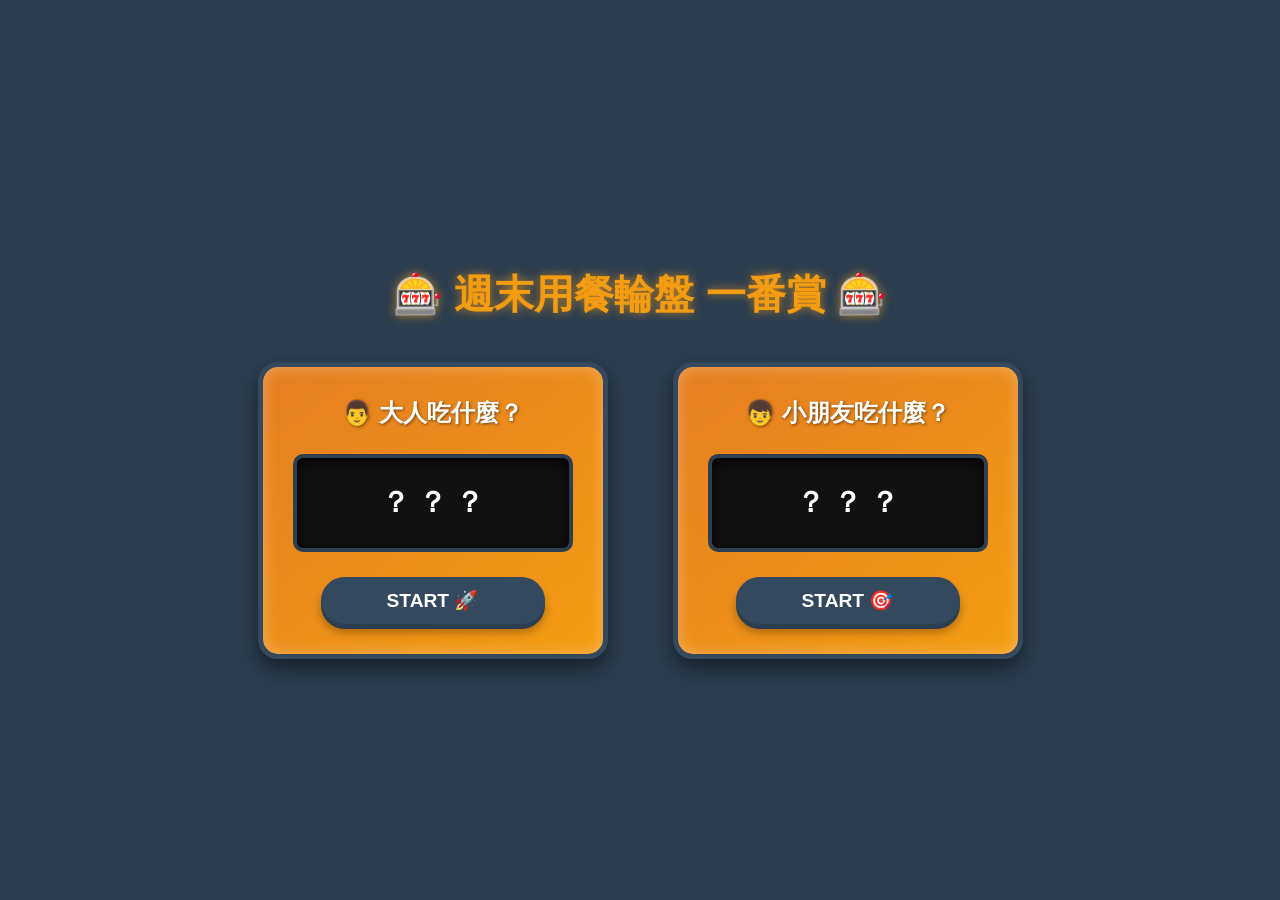
==== WhatDoYouWantToEatToday/index.html @ 976152e6 "initial push" ====
<!DOCTYPE html>
<html lang="zh-TW">
<head>
    <meta charset="UTF-8">
    <meta name="viewport" content="width=device-width, initial-scale=1.0">
    <title>週末用餐輪盤 🍕</title>
    <link rel="stylesheet" href="style.css">
</head>
<body>
    <div class="container">
        <h1>🎰 週末用餐輪盤 一番賞 🎰</h1>
        
        <div class="slot-machine">
            <div class="slot-card adult-card">
                <h2>👨 大人吃什麼？</h2>
                <div class="display-window">
                    <div id="adult-display" class="food-text">？ ？ ？</div>
                </div>
                <button id="adult-btn" class="spin-btn">START 🚀</button>
            </div>

            <div class="slot-card kid-card">
                <h2>👦 小朋友吃什麼？</h2>
                <div class="display-window">
                    <div id="kid-display" class="food-text">？ ？ ？</div>
                </div>
                <button id="kid-btn" class="spin-btn">START 🎯</button>
            </div>
        </div>
    </div>
    <script src="script.js"></script>
</body>
</html>
---- WhatDoYouWantToEatToday/style.css ----
/* 基礎設定：深灰色復古背景 */
body {
    background-color: #2c3e50;
    color: #ffffff;
    font-family: 'Segoe UI', Tahoma, Geneva, Verdana, sans-serif;
    display: flex;
    justify-content: center;
    align-items: center;
    min-height: 100vh;
    margin: 0;
}

.container {
    text-align: center;
    width: 100%;
    max-width: 800px;
    padding: 20px;
}

h1 {
    font-size: 2.5rem;
    color: #f39c12;
    text-shadow: 0 0 10px rgba(243, 156, 18, 0.7);
    margin-bottom: 40px;
}

/* 拉霸機外殼 */
.slot-machine {
    display: flex;
    justify-content: space-around;
    gap: 30px;
    flex-wrap: wrap;
}

/* 獨立拉霸卡片 */
.slot-card {
    background: linear-gradient(145deg, #e67e22, #f39c12);
    border: 5px solid #34495e;
    border-radius: 20px;
    padding: 30px;
    width: 280px;
    box-shadow: 0 10px 20px rgba(0,0,0,0.5), inset 0 0 15px rgba(255,255,255,0.3);
    transition: transform 0.2s;
}

.slot-card h2 {
    margin-top: 0;
    font-size: 1.5rem;
    color: #fff;
    text-shadow: 1px 1px 3px rgba(0,0,0,0.5);
}

/* 拉霸顯示窗：內凹陰影 */
.display-window {
    background-color: #111;
    border: 4px solid #2c3e50;
    border-radius: 10px;
    height: 90px;
    display: flex;
    justify-content: center;
    align-items: center;
    margin: 25px 0;
    overflow: hidden;
    box-shadow: inset 0 5px 15px rgba(0,0,0,0.8);
}

/* 食物文字字體 */
.food-text {
    font-size: 1.8rem;
    font-weight: bold;
    color: #fff;
    transition: transform 0.05s ease-in-out;
}

/* 按鈕樣式與點擊效果 */
.spin-btn {
    background-color: #34495e;
    color: white;
    border: none;
    padding: 12px 30px;
    font-size: 1.2rem;
    font-weight: bold;
    border-radius: 50px;
    cursor: pointer;
    box-shadow: 0 5px #2c3e50, 0 8px 10px rgba(0,0,0,0.3);
    transition: all 0.1s ease;
    width: 80%;
}

.spin-btn:hover {
    background-color: #415b76;
}

.spin-btn:active {
    box-shadow: 0 1px #2c3e50, 0 3px 5px rgba(0,0,0,0.3);
    transform: translateY(4px);
}

/* --- 霓虹發光特效動畫 --- */
.adult-card.winner {
    box-shadow: 0 0 25px #2ecc71, inset 0 0 15px rgba(255,255,255,0.3);
}
.adult-card.winner .display-window {
    border-color: #2ecc71;
    box-shadow: inset 0 5px 15px rgba(0,0,0,0.8), 0 0 15px #2ecc71;
}
.adult-card.winner .food-text {
    color: #2ecc71;
    text-shadow: 0 0 10px rgba(46, 204, 113, 0.8);
}

.kid-card.winner {
    box-shadow: 0 0 25px #e84393, inset 0 0 15px rgba(255,255,255,0.3);
}
.kid-card.winner .display-window {
    border-color: #e84393;
    box-shadow: inset 0 5px 15px rgba(0,0,0,0.8), 0 0 15px #e84393;
}
.kid-card.winner .food-text {
    color: #e84393;
    text-shadow: 0 0 10px rgba(232, 67, 147, 0.8);
}

/* 快速滾動時的上下微幅震動視覺錯覺 */
.spinning {
    animation: blurScroll 0.05s infinite alternate;
}

@keyframes blurScroll {
    from { transform: translateY(-5px); filter: blur(1px); }
    to { transform: translateY(5px); filter: blur(1px); }
}
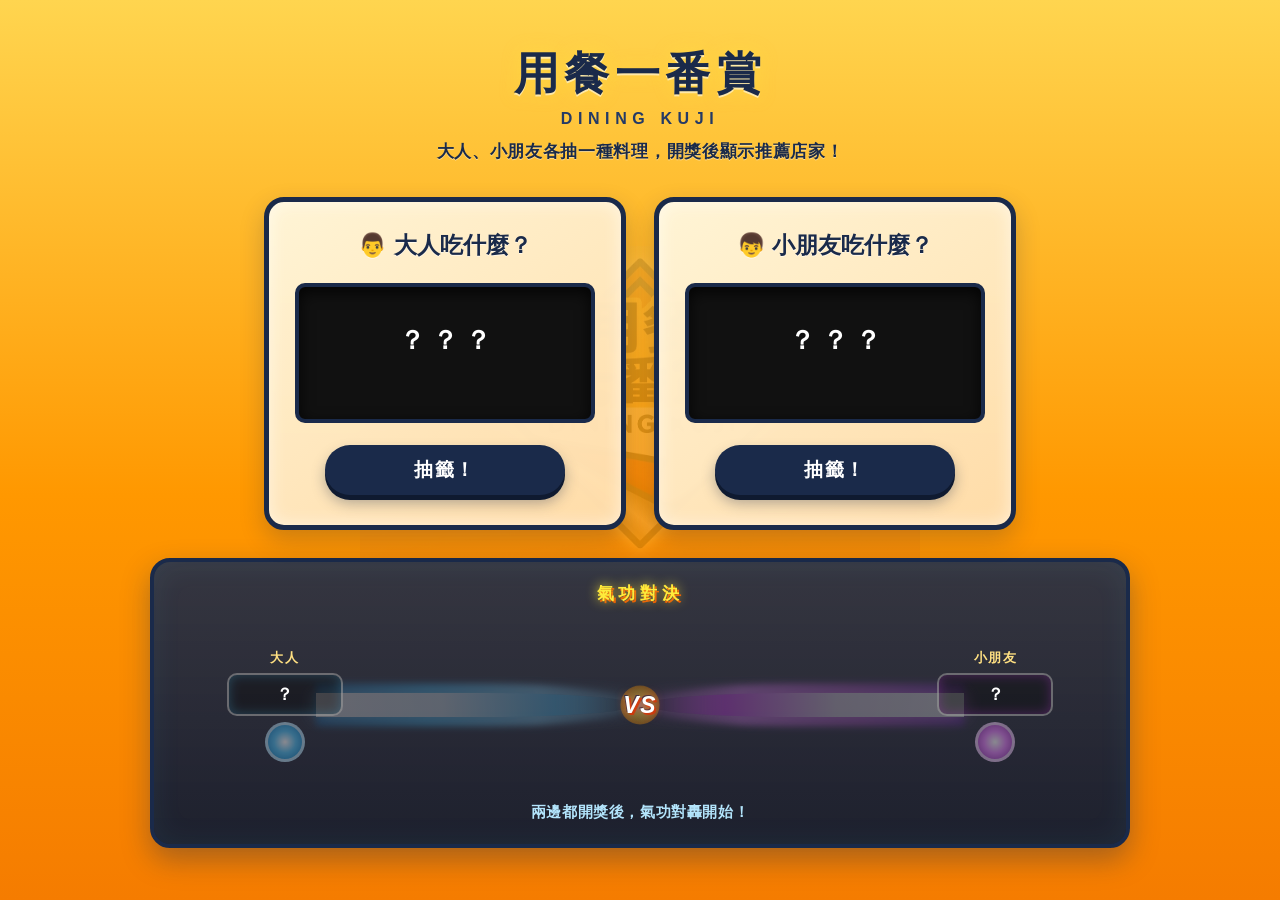
==== commit 676528a8: "更新" ====
--- a/WhatDoYouWantToEatToday/index.html
+++ b/WhatDoYouWantToEatToday/index.html
@@ -3,30 +3,82 @@
 <head>
     <meta charset="UTF-8">
     <meta name="viewport" content="width=device-width, initial-scale=1.0">
-    <title>週末用餐輪盤 🍕</title>
+    <title>用餐一番賞 · DINING KUJI</title>
+    <link rel="icon" href="Gemini_Generated_Image_sq3ilzsq3ilzsq3i.png" type="image/png">
     <link rel="stylesheet" href="style.css">
 </head>
 <body>
     <div class="container">
-        <h1>🎰 週末用餐輪盤 一番賞 🎰</h1>
-        
+        <header class="brand-header">
+            <h1 class="brand-title">用餐一番賞</h1>
+            <p class="brand-tagline">DINING KUJI</p>
+            <p class="subtitle">大人、小朋友各抽一種料理，開獎後顯示推薦店家！</p>
+        </header>
+
         <div class="slot-machine">
             <div class="slot-card adult-card">
                 <h2>👨 大人吃什麼？</h2>
                 <div class="display-window">
-                    <div id="adult-display" class="food-text">？ ？ ？</div>
+                    <div class="display-content">
+                        <div id="adult-display" class="food-text">？ ？ ？</div>
+                        <div id="adult-vendor" class="vendor-text"></div>
+                    </div>
                 </div>
-                <button id="adult-btn" class="spin-btn">START 🚀</button>
+                <button id="adult-btn" class="spin-btn">抽籤！</button>
             </div>
 
             <div class="slot-card kid-card">
                 <h2>👦 小朋友吃什麼？</h2>
                 <div class="display-window">
-                    <div id="kid-display" class="food-text">？ ？ ？</div>
+                    <div class="display-content">
+                        <div id="kid-display" class="food-text">？ ？ ？</div>
+                        <div id="kid-vendor" class="vendor-text"></div>
+                    </div>
                 </div>
-                <button id="kid-btn" class="spin-btn">START 🎯</button>
+                <button id="kid-btn" class="spin-btn">抽籤！</button>
             </div>
         </div>
+
+        <section id="ki-clash-arena" class="ki-clash-arena" aria-label="氣功對決區">
+            <p class="arena-title">氣功對決</p>
+
+            <div class="ki-clash-stage">
+                <div class="fighter-side adult-side">
+                    <p class="fighter-label">大人</p>
+                    <p id="compare-adult" class="fighter-pick">？</p>
+                    <div class="beam-launcher beam-launcher-left" aria-hidden="true"></div>
+                </div>
+
+                <div class="ki-beam ki-beam-left" aria-hidden="true">
+                    <span class="beam-outer"></span>
+                    <span class="beam-core"></span>
+                </div>
+
+                <div id="clash-core" class="clash-core" aria-hidden="true">
+                    <span class="clash-ring clash-ring-1"></span>
+                    <span class="clash-ring clash-ring-2"></span>
+                    <span class="clash-burst"></span>
+                    <span class="clash-vs">VS</span>
+                    <span class="clash-spark clash-spark-1"></span>
+                    <span class="clash-spark clash-spark-2"></span>
+                    <span class="clash-spark clash-spark-3"></span>
+                    <span class="clash-spark clash-spark-4"></span>
+                </div>
+
+                <div class="ki-beam ki-beam-right" aria-hidden="true">
+                    <span class="beam-outer"></span>
+                    <span class="beam-core"></span>
+                </div>
+
+                <div class="fighter-side kid-side">
+                    <p class="fighter-label">小朋友</p>
+                    <p id="compare-kid" class="fighter-pick">？</p>
+                    <div class="beam-launcher beam-launcher-right" aria-hidden="true"></div>
+                </div>
+            </div>
+
+            <p id="arena-hint" class="arena-hint">兩邊都開獎後，氣功對轟開始！</p>
+        </section>
     </div>
     <script src="script.js"></script>
 </body>
--- a/WhatDoYouWantToEatToday/style.css
+++ b/WhatDoYouWantToEatToday/style.css
@@ -1,124 +1,523 @@
-/* 基礎設定：深灰色復古背景 */
+/* 基礎設定：黃橙漸層背景 + logo 浮水印 */
 body {
-    background-color: #2c3e50;
-    color: #ffffff;
+    background: linear-gradient(180deg, #ffd54f 0%, #ff9800 55%, #f57c00 100%);
+    color: #1a2a4a;
     font-family: 'Segoe UI', Tahoma, Geneva, Verdana, sans-serif;
     display: flex;
     justify-content: center;
     align-items: center;
     min-height: 100vh;
     margin: 0;
+    position: relative;
+    overflow-x: hidden;
+}
+
+body::before {
+    content: '';
+    position: fixed;
+    inset: 0;
+    background:
+        url('Gemini_Generated_Image_sq3ilzsq3ilzsq3i.png') center 42% / min(88vw, 560px) no-repeat;
+    opacity: 0.14;
+    filter: saturate(0.85) contrast(1.05);
+    pointer-events: none;
+    z-index: 0;
 }
 
 .container {
+    position: relative;
+    z-index: 1;
     text-align: center;
     width: 100%;
-    max-width: 800px;
-    padding: 20px;
-}
-
-h1 {
-    font-size: 2.5rem;
-    color: #f39c12;
-    text-shadow: 0 0 10px rgba(243, 156, 18, 0.7);
-    margin-bottom: 40px;
+    max-width: 980px;
+    padding: 24px 20px 32px;
+}
+
+.brand-header {
+    margin-bottom: 34px;
+}
+
+.brand-title {
+    margin: 0 0 6px;
+    font-size: clamp(2rem, 5vw, 2.8rem);
+    font-weight: 900;
+    color: #1a2a4a;
+    letter-spacing: 0.12em;
+    text-shadow:
+        0 2px 0 rgba(255, 255, 255, 0.55),
+        0 0 18px rgba(255, 235, 59, 0.35);
+}
+
+.brand-tagline {
+    margin: 0 0 12px;
+    font-size: 1rem;
+    font-weight: 800;
+    letter-spacing: 0.35em;
+    color: #243a66;
+}
+
+.subtitle {
+    margin: 0;
+    font-size: 1.05rem;
+    font-weight: 600;
+    color: #1a2a4a;
+    letter-spacing: 0.04em;
+    text-shadow: 0 1px 0 rgba(255, 255, 255, 0.45);
 }
 
 /* 拉霸機外殼 */
 .slot-machine {
     display: flex;
-    justify-content: space-around;
-    gap: 30px;
+    justify-content: center;
+    align-items: stretch;
+    gap: 28px;
     flex-wrap: wrap;
 }
 
 /* 獨立拉霸卡片 */
 .slot-card {
-    background: linear-gradient(145deg, #e67e22, #f39c12);
-    border: 5px solid #34495e;
+    background: linear-gradient(145deg, rgba(255, 248, 225, 0.94), rgba(255, 224, 178, 0.94));
+    border: 5px solid #1a2a4a;
     border-radius: 20px;
-    padding: 30px;
-    width: 280px;
-    box-shadow: 0 10px 20px rgba(0,0,0,0.5), inset 0 0 15px rgba(255,255,255,0.3);
-    transition: transform 0.2s;
+    padding: 28px 26px 30px;
+    width: min(100%, 300px);
+    box-shadow:
+        0 10px 24px rgba(26, 42, 74, 0.22),
+        inset 0 0 18px rgba(255, 255, 255, 0.55);
+    transition: transform 0.2s, box-shadow 0.3s;
+    backdrop-filter: blur(2px);
 }
 
 .slot-card h2 {
     margin-top: 0;
-    font-size: 1.5rem;
+    font-size: 1.45rem;
+    color: #1a2a4a;
+    text-shadow: 0 1px 0 rgba(255, 255, 255, 0.6);
+}
+
+/* 七龍珠風格氣功對決區（拉霸機下方） */
+.ki-clash-arena {
+    margin-top: 28px;
+    padding: 20px 18px 22px;
+    border: 4px solid #1a2a4a;
+    border-radius: 20px;
+    background:
+        linear-gradient(180deg, rgba(26, 42, 74, 0.88) 0%, rgba(15, 26, 48, 0.94) 100%);
+    box-shadow:
+        0 12px 28px rgba(26, 42, 74, 0.35),
+        inset 0 0 30px rgba(79, 195, 247, 0.08);
+    overflow: hidden;
+}
+
+.arena-title {
+    margin: 0 0 16px;
+    font-size: 1.05rem;
+    font-weight: 900;
+    letter-spacing: 0.28em;
+    color: #ffeb3b;
+    text-shadow:
+        0 0 12px rgba(255, 235, 59, 0.8),
+        2px 2px 0 #e65100;
+}
+
+.ki-clash-stage {
+    position: relative;
+    display: grid;
+    grid-template-columns: minmax(88px, 1fr) minmax(120px, 2.2fr) minmax(88px, 1fr);
+    align-items: center;
+    gap: 8px;
+    min-height: 148px;
+    padding: 10px 4px;
+}
+
+.fighter-side {
+    position: relative;
+    z-index: 2;
+    display: flex;
+    flex-direction: column;
+    align-items: center;
+    gap: 6px;
+}
+
+.fighter-label {
+    margin: 0;
+    font-size: 0.82rem;
+    font-weight: 800;
+    letter-spacing: 0.12em;
+    color: #ffe082;
+}
+
+.fighter-pick {
+    margin: 0;
+    min-width: 92px;
+    padding: 8px 10px;
+    border-radius: 10px;
+    font-size: 1.05rem;
+    font-weight: 900;
+    text-align: center;
+    border: 2px solid rgba(255, 255, 255, 0.35);
+    background: rgba(0, 0, 0, 0.35);
     color: #fff;
-    text-shadow: 1px 1px 3px rgba(0,0,0,0.5);
+    transition: transform 0.3s ease, box-shadow 0.3s ease, color 0.3s ease;
+}
+
+.adult-side .fighter-pick {
+    box-shadow: inset 0 0 12px rgba(79, 195, 247, 0.25);
+}
+
+.kid-side .fighter-pick {
+    box-shadow: inset 0 0 12px rgba(224, 64, 251, 0.25);
+}
+
+.beam-launcher {
+    width: 34px;
+    height: 34px;
+    border-radius: 50%;
+    border: 3px solid rgba(255, 255, 255, 0.65);
+    opacity: 0.45;
+    transition: opacity 0.35s ease, transform 0.35s ease, box-shadow 0.35s ease;
+}
+
+.beam-launcher-left {
+    background: radial-gradient(circle, #fff 0%, #4fc3f7 45%, #0277bd 100%);
+}
+
+.beam-launcher-right {
+    background: radial-gradient(circle, #fff 0%, #ea80fc 45%, #8e24aa 100%);
+}
+
+.ki-beam {
+    position: absolute;
+    top: 50%;
+    height: 42px;
+    transform: translateY(-50%);
+    pointer-events: none;
+    z-index: 1;
+    opacity: 0.28;
+    transition: opacity 0.4s ease;
+}
+
+.ki-beam-left {
+    left: calc(16% - 6px);
+    width: 34%;
+    transform-origin: left center;
+}
+
+.ki-beam-right {
+    right: calc(16% - 6px);
+    width: 34%;
+    transform-origin: right center;
+}
+
+.beam-outer,
+.beam-core {
+    position: absolute;
+    inset: 0;
+    border-radius: 0 50% 50% 0 / 0 55% 55% 0;
+}
+
+.ki-beam-right .beam-outer,
+.ki-beam-right .beam-core {
+    border-radius: 50% 0 0 50% / 55% 0 0 55%;
+}
+
+.ki-beam-left .beam-outer {
+    background: linear-gradient(90deg, #01579b 0%, #29b6f6 35%, #81d4fa 70%, transparent 100%);
+    filter: blur(3px);
+    opacity: 0.9;
+}
+
+.ki-beam-left .beam-core {
+    top: 22%;
+    bottom: 22%;
+    background: linear-gradient(90deg, #fff 0%, #e1f5fe 40%, #4fc3f7 75%, transparent 100%);
+    box-shadow: 0 0 18px rgba(129, 212, 250, 0.95);
+}
+
+.ki-beam-right .beam-outer {
+    background: linear-gradient(270deg, #4a148c 0%, #ab47bc 35%, #ea80fc 70%, transparent 100%);
+    filter: blur(3px);
+    opacity: 0.9;
+}
+
+.ki-beam-right .beam-core {
+    top: 22%;
+    bottom: 22%;
+    background: linear-gradient(270deg, #fff 0%, #f3e5f5 40%, #e040fb 75%, transparent 100%);
+    box-shadow: 0 0 18px rgba(234, 128, 252, 0.95);
+}
+
+.clash-core {
+    position: relative;
+    z-index: 3;
+    width: 72px;
+    height: 72px;
+    margin: 0 auto;
+    display: flex;
+    align-items: center;
+    justify-content: center;
+}
+
+.clash-burst {
+    position: absolute;
+    inset: 8px;
+    border-radius: 50%;
+    background: radial-gradient(circle, #fff 0%, #ffeb3b 35%, #ff9800 65%, transparent 100%);
+    opacity: 0.35;
+    transform: scale(0.7);
+    transition: opacity 0.35s ease, transform 0.35s ease;
+}
+
+.clash-ring {
+    position: absolute;
+    border-radius: 50%;
+    border: 2px solid rgba(255, 255, 255, 0.75);
+    opacity: 0;
+}
+
+.clash-ring-1 {
+    inset: 4px;
+}
+
+.clash-ring-2 {
+    inset: -6px;
+}
+
+.clash-vs {
+    position: relative;
+    z-index: 2;
+    font-size: 1.45rem;
+    font-weight: 900;
+    font-style: italic;
+    color: #fff;
+    letter-spacing: 0.06em;
+    text-shadow:
+        0 0 10px #ff5722,
+        2px 2px 0 #bf360c,
+        -1px -1px 0 #1a2a4a;
+}
+
+.clash-spark {
+    position: absolute;
+    width: 16px;
+    height: 3px;
+    background: linear-gradient(90deg, transparent, #fff, transparent);
+    opacity: 0;
+}
+
+.clash-spark-1 { top: 8px; left: -10px; transform: rotate(-35deg); }
+.clash-spark-2 { top: 10px; right: -12px; transform: rotate(30deg); }
+.clash-spark-3 { bottom: 12px; left: -8px; transform: rotate(25deg); }
+.clash-spark-4 { bottom: 8px; right: -10px; transform: rotate(-28deg); }
+
+.arena-hint {
+    margin: 14px 0 0;
+    font-size: 0.92rem;
+    font-weight: 700;
+    color: #b3e5fc;
+    letter-spacing: 0.04em;
+}
+
+/* 單邊蓄氣 */
+.ki-clash-arena.adult-ready .beam-launcher-left,
+.ki-clash-arena.kid-ready .beam-launcher-right {
+    opacity: 1;
+    transform: scale(1.08);
+}
+
+.ki-clash-arena.adult-ready .beam-launcher-left {
+    box-shadow: 0 0 16px rgba(79, 195, 247, 0.9);
+    animation: chargePulseBlue 0.7s ease-in-out infinite;
+}
+
+.ki-clash-arena.kid-ready .beam-launcher-right {
+    box-shadow: 0 0 16px rgba(234, 128, 252, 0.9);
+    animation: chargePulsePurple 0.7s ease-in-out infinite;
+}
+
+.ki-clash-arena.adult-ready .ki-beam-left {
+    opacity: 0.72;
+    animation: beamChargeLeft 0.55s ease-in-out infinite alternate;
+}
+
+.ki-clash-arena.kid-ready .ki-beam-right {
+    opacity: 0.72;
+    animation: beamChargeRight 0.55s ease-in-out infinite alternate;
+}
+
+.ki-clash-arena.adult-ready .adult-side .fighter-pick {
+    color: #e1f5fe;
+    box-shadow: 0 0 14px rgba(79, 195, 247, 0.75);
+}
+
+.ki-clash-arena.kid-ready .kid-side .fighter-pick {
+    color: #f8bbd0;
+    box-shadow: 0 0 14px rgba(224, 64, 251, 0.75);
+}
+
+/* 雙邊氣功對轟 */
+.ki-clash-arena.clash-active {
+    animation: arenaShake 0.12s infinite;
+}
+
+.ki-clash-arena.clash-active .ki-beam-left,
+.ki-clash-arena.clash-active .ki-beam-right {
+    opacity: 1;
+}
+
+.ki-clash-arena.clash-active .ki-beam-left {
+    animation: beamStruggleLeft 0.09s infinite alternate;
+}
+
+.ki-clash-arena.clash-active .ki-beam-right {
+    animation: beamStruggleRight 0.09s infinite alternate-reverse;
+}
+
+.ki-clash-arena.clash-active .beam-launcher-left,
+.ki-clash-arena.clash-active .beam-launcher-right {
+    opacity: 1;
+    animation: chargePulseBoth 0.35s ease-in-out infinite;
+}
+
+.ki-clash-arena.clash-active .clash-burst {
+    opacity: 1;
+    transform: scale(1);
+    animation: clashExplosion 0.45s ease-in-out infinite;
+}
+
+.ki-clash-arena.clash-active .clash-ring-1 {
+    opacity: 0.9;
+    animation: shockwave 0.8s ease-out infinite;
+}
+
+.ki-clash-arena.clash-active .clash-ring-2 {
+    opacity: 0.7;
+    animation: shockwave 0.8s ease-out infinite 0.2s;
+}
+
+.ki-clash-arena.clash-active .clash-spark {
+    opacity: 1;
+    animation: sparkFlash 0.18s linear infinite;
+}
+
+.ki-clash-arena.clash-active .clash-vs {
+    animation: vsFlicker 0.15s infinite alternate;
+}
+
+.ki-clash-arena.clash-active .arena-hint {
+    color: #ffeb3b;
+    text-shadow: 0 0 10px rgba(255, 235, 59, 0.65);
+}
+
+.ki-clash-arena.clash-active .adult-side .fighter-pick,
+.ki-clash-arena.clash-active .kid-side .fighter-pick {
+    transform: scale(1.04);
 }
 
 /* 拉霸顯示窗：內凹陰影 */
 .display-window {
     background-color: #111;
-    border: 4px solid #2c3e50;
+    border: 4px solid #1a2a4a;
     border-radius: 10px;
-    height: 90px;
+    min-height: 108px;
     display: flex;
     justify-content: center;
     align-items: center;
-    margin: 25px 0;
+    margin: 22px 0;
     overflow: hidden;
-    box-shadow: inset 0 5px 15px rgba(0,0,0,0.8);
+    box-shadow: inset 0 5px 15px rgba(0, 0, 0, 0.8);
+    padding: 12px 10px;
+}
+
+.display-content {
+    display: flex;
+    flex-direction: column;
+    align-items: center;
+    gap: 6px;
+    width: 100%;
 }
 
 /* 食物文字字體 */
 .food-text {
-    font-size: 1.8rem;
+    font-size: clamp(1.2rem, 4vw, 1.65rem);
     font-weight: bold;
     color: #fff;
-    transition: transform 0.05s ease-in-out;
+    line-height: 1.25;
+    text-align: center;
+    transition: transform 0.05s ease-in-out, color 0.3s, text-shadow 0.3s;
+}
+
+.vendor-text {
+    min-height: 1.2em;
+    font-size: clamp(0.82rem, 2.6vw, 0.98rem);
+    font-weight: 700;
+    color: #90caf9;
+    line-height: 1.3;
+    text-align: center;
+    letter-spacing: 0.02em;
+    transition: color 0.3s, text-shadow 0.3s;
 }
 
 /* 按鈕樣式與點擊效果 */
 .spin-btn {
-    background-color: #34495e;
-    color: white;
+    background-color: #1a2a4a;
+    color: #ffffff;
     border: none;
     padding: 12px 30px;
     font-size: 1.2rem;
     font-weight: bold;
     border-radius: 50px;
     cursor: pointer;
-    box-shadow: 0 5px #2c3e50, 0 8px 10px rgba(0,0,0,0.3);
+    box-shadow: 0 5px #0f1a30, 0 8px 14px rgba(26, 42, 74, 0.35);
     transition: all 0.1s ease;
     width: 80%;
-}
-
-.spin-btn:hover {
-    background-color: #415b76;
-}
-
-.spin-btn:active {
-    box-shadow: 0 1px #2c3e50, 0 3px 5px rgba(0,0,0,0.3);
+    letter-spacing: 0.08em;
+}
+
+.spin-btn:hover:not(:disabled) {
+    background-color: #243a66;
+}
+
+.spin-btn:active:not(:disabled) {
+    box-shadow: 0 1px #0f1a30, 0 3px 6px rgba(26, 42, 74, 0.35);
     transform: translateY(4px);
 }
 
-/* --- 霓虹發光特效動畫 --- */
-.adult-card.winner {
-    box-shadow: 0 0 25px #2ecc71, inset 0 0 15px rgba(255,255,255,0.3);
-}
-.adult-card.winner .display-window {
-    border-color: #2ecc71;
-    box-shadow: inset 0 5px 15px rgba(0,0,0,0.8), 0 0 15px #2ecc71;
-}
-.adult-card.winner .food-text {
-    color: #2ecc71;
-    text-shadow: 0 0 10px rgba(46, 204, 113, 0.8);
-}
-
+.spin-btn:disabled {
+    opacity: 0.72;
+    cursor: not-allowed;
+}
+
+/* --- 一番賞開獎特效 --- */
+.adult-card.winner,
 .kid-card.winner {
-    box-shadow: 0 0 25px #e84393, inset 0 0 15px rgba(255,255,255,0.3);
-}
+    animation: ticketReveal 0.55s ease-out;
+    box-shadow:
+        0 0 28px rgba(229, 57, 53, 0.75),
+        inset 0 0 18px rgba(255, 255, 255, 0.55);
+}
+
+.adult-card.winner .display-window,
 .kid-card.winner .display-window {
-    border-color: #e84393;
-    box-shadow: inset 0 5px 15px rgba(0,0,0,0.8), 0 0 15px #e84393;
-}
+    border-color: #e53935;
+    box-shadow:
+        inset 0 5px 15px rgba(0, 0, 0, 0.8),
+        0 0 18px rgba(229, 57, 53, 0.85);
+}
+
+.adult-card.winner .food-text,
 .kid-card.winner .food-text {
-    color: #e84393;
-    text-shadow: 0 0 10px rgba(232, 67, 147, 0.8);
+    color: #ffeb3b;
+    text-shadow:
+        0 0 10px rgba(255, 235, 59, 0.9),
+        0 0 18px rgba(229, 57, 53, 0.65);
+    animation: prizePop 0.45s ease-out;
+}
+
+.adult-card.winner .vendor-text,
+.kid-card.winner .vendor-text {
+    color: #fff59d;
+    text-shadow: 0 0 8px rgba(255, 235, 59, 0.55);
 }
 
 /* 快速滾動時的上下微幅震動視覺錯覺 */
@@ -129,4 +528,137 @@
 @keyframes blurScroll {
     from { transform: translateY(-5px); filter: blur(1px); }
     to { transform: translateY(5px); filter: blur(1px); }
+}
+
+@keyframes ticketReveal {
+    0% { transform: scale(1); }
+    35% { transform: scale(1.04) rotate(-0.6deg); }
+    70% { transform: scale(0.98) rotate(0.4deg); }
+    100% { transform: scale(1) rotate(0deg); }
+}
+
+@keyframes prizePop {
+    0% { transform: scale(0.85); opacity: 0.4; }
+    60% { transform: scale(1.08); }
+    100% { transform: scale(1); opacity: 1; }
+}
+
+@keyframes chargePulseBlue {
+    0%, 100% { box-shadow: 0 0 12px rgba(79, 195, 247, 0.7); }
+    50% { box-shadow: 0 0 24px rgba(129, 212, 250, 1); }
+}
+
+@keyframes chargePulsePurple {
+    0%, 100% { box-shadow: 0 0 12px rgba(224, 64, 251, 0.7); }
+    50% { box-shadow: 0 0 24px rgba(234, 128, 252, 1); }
+}
+
+@keyframes chargePulseBoth {
+    0%, 100% { transform: scale(1); }
+    50% { transform: scale(1.12); }
+}
+
+@keyframes beamChargeLeft {
+    from { transform: translateY(-50%) scaleX(0.72); }
+    to { transform: translateY(-50%) scaleX(0.95); }
+}
+
+@keyframes beamChargeRight {
+    from { transform: translateY(-50%) scaleX(0.72); }
+    to { transform: translateY(-50%) scaleX(0.95); }
+}
+
+@keyframes beamStruggleLeft {
+    from { transform: translateY(-50%) scaleX(0.92); }
+    to { transform: translateY(-50%) scaleX(1.05); }
+}
+
+@keyframes beamStruggleRight {
+    from { transform: translateY(-50%) scaleX(0.92); }
+    to { transform: translateY(-50%) scaleX(1.05); }
+}
+
+@keyframes clashExplosion {
+    0%, 100% { transform: scale(0.92); filter: brightness(1); }
+    50% { transform: scale(1.12); filter: brightness(1.35); }
+}
+
+@keyframes shockwave {
+    0% { transform: scale(0.7); opacity: 0.9; }
+    100% { transform: scale(1.45); opacity: 0; }
+}
+
+@keyframes sparkFlash {
+    0%, 100% { opacity: 0.35; }
+    50% { opacity: 1; }
+}
+
+@keyframes vsFlicker {
+    from { transform: scale(1); }
+    to { transform: scale(1.12); }
+}
+
+@keyframes arenaShake {
+    0%, 100% { transform: translate(0, 0); }
+    25% { transform: translate(-1px, 1px); }
+    50% { transform: translate(1px, -1px); }
+    75% { transform: translate(-1px, -1px); }
+}
+
+@media (max-width: 720px) {
+    .ki-clash-stage {
+        grid-template-columns: 1fr;
+        gap: 12px;
+        min-height: auto;
+        padding-bottom: 4px;
+    }
+
+    .ki-beam {
+        top: 56%;
+        height: 34px;
+    }
+
+    .ki-beam-left {
+        left: 12%;
+        width: 36%;
+    }
+
+    .ki-beam-right {
+        right: 12%;
+        width: 36%;
+    }
+
+    .clash-core {
+        order: 2;
+        margin: 4px auto;
+    }
+
+    .fighter-side {
+        flex-direction: row;
+        justify-content: center;
+        flex-wrap: wrap;
+        gap: 8px;
+    }
+
+    .fighter-label,
+    .fighter-pick,
+    .beam-launcher {
+        margin: 0;
+    }
+}
+
+@media (max-width: 640px) {
+    .subtitle {
+        font-size: 0.95rem;
+        padding: 0 8px;
+    }
+
+    .fighter-pick {
+        min-width: 110px;
+        font-size: 0.95rem;
+    }
+
+    .ki-clash-arena {
+        padding: 16px 12px 18px;
+    }
 }
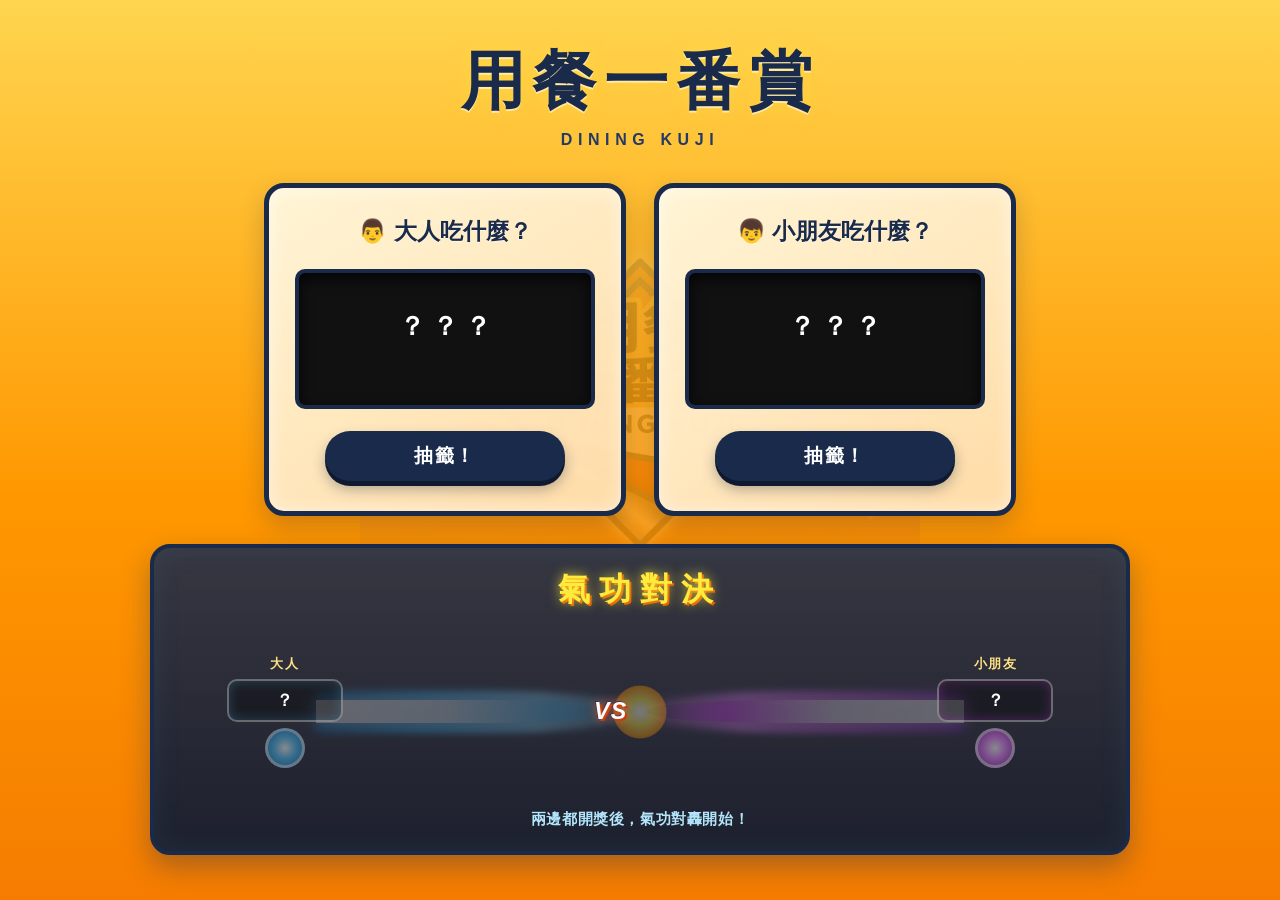
==== commit 6108299b: "20260617 Grok 更新" ====
--- a/WhatDoYouWantToEatToday/index.html
+++ b/WhatDoYouWantToEatToday/index.html
@@ -12,7 +12,6 @@
         <header class="brand-header">
             <h1 class="brand-title">用餐一番賞</h1>
             <p class="brand-tagline">DINING KUJI</p>
-            <p class="subtitle">大人、小朋友各抽一種料理，開獎後顯示推薦店家！</p>
         </header>
 
         <div class="slot-machine">
@@ -58,7 +57,13 @@
                     <span class="clash-ring clash-ring-1"></span>
                     <span class="clash-ring clash-ring-2"></span>
                     <span class="clash-burst"></span>
-                    <span class="clash-vs">VS</span>
+                    <span id="clash-vs" class="clash-vs">VS</span>
+                    <span id="clash-countdown" class="clash-countdown" hidden>5</span>
+                    <div id="winner-reveal" class="winner-reveal" hidden>
+                        <span class="winner-badge">★ 開獎 ★</span>
+                        <span id="winner-label" class="winner-label"></span>
+                        <span id="winner-pick" class="winner-pick"></span>
+                    </div>
                     <span class="clash-spark clash-spark-1"></span>
                     <span class="clash-spark clash-spark-2"></span>
                     <span class="clash-spark clash-spark-3"></span>
--- a/WhatDoYouWantToEatToday/style.css
+++ b/WhatDoYouWantToEatToday/style.css
@@ -39,7 +39,7 @@
 
 .brand-title {
     margin: 0 0 6px;
-    font-size: clamp(2rem, 5vw, 2.8rem);
+    font-size: clamp(2.8rem, 8vw, 4rem);
     font-weight: 900;
     color: #1a2a4a;
     letter-spacing: 0.12em;
@@ -54,15 +54,6 @@
     font-weight: 800;
     letter-spacing: 0.35em;
     color: #243a66;
-}
-
-.subtitle {
-    margin: 0;
-    font-size: 1.05rem;
-    font-weight: 600;
-    color: #1a2a4a;
-    letter-spacing: 0.04em;
-    text-shadow: 0 1px 0 rgba(255, 255, 255, 0.45);
 }
 
 /* 拉霸機外殼 */
@@ -111,7 +102,7 @@
 
 .arena-title {
     margin: 0 0 16px;
-    font-size: 1.05rem;
+    font-size: clamp(1.5rem, 4.5vw, 2rem);
     font-weight: 900;
     letter-spacing: 0.28em;
     color: #ffeb3b;
@@ -250,12 +241,18 @@
 .clash-core {
     position: relative;
     z-index: 3;
-    width: 72px;
-    height: 72px;
+    width: 92px;
+    height: 92px;
     margin: 0 auto;
     display: flex;
     align-items: center;
     justify-content: center;
+}
+
+.clash-core.prize-reveal {
+    width: min(92vw, 320px);
+    height: auto;
+    min-height: 120px;
 }
 
 .clash-burst {
@@ -297,6 +294,67 @@
         -1px -1px 0 #1a2a4a;
 }
 
+.clash-countdown {
+    position: relative;
+    z-index: 4;
+    font-size: 2.4rem;
+    font-weight: 900;
+    line-height: 1;
+    color: #ffeb3b;
+    text-shadow:
+        0 0 16px rgba(255, 235, 59, 0.95),
+        0 0 28px rgba(255, 87, 34, 0.75),
+        2px 2px 0 #bf360c;
+}
+
+.clash-countdown.tick-pop {
+    animation: countdownPop 0.45s ease-out;
+}
+
+.winner-reveal {
+    position: relative;
+    z-index: 5;
+    display: flex;
+    flex-direction: column;
+    align-items: center;
+    gap: 4px;
+    padding: 8px 10px;
+    opacity: 0;
+    transform: scale(0.6);
+}
+
+.winner-reveal.visible {
+    animation: winnerReveal 0.85s cubic-bezier(0.2, 0.9, 0.3, 1.2) forwards;
+}
+
+.winner-badge {
+    font-size: 0.78rem;
+    font-weight: 900;
+    letter-spacing: 0.22em;
+    color: #ffeb3b;
+    text-shadow: 0 0 10px rgba(255, 235, 59, 0.8);
+}
+
+.winner-label {
+    font-size: clamp(1.1rem, 3.5vw, 1.45rem);
+    font-weight: 900;
+    color: #fff;
+    letter-spacing: 0.08em;
+    text-shadow:
+        0 0 12px rgba(255, 87, 34, 0.9),
+        2px 2px 0 #bf360c;
+}
+
+.winner-pick {
+    max-width: 280px;
+    font-size: clamp(0.82rem, 2.8vw, 1rem);
+    font-weight: 800;
+    line-height: 1.35;
+    color: #ffe082;
+    text-align: center;
+    text-shadow: 0 0 8px rgba(255, 224, 130, 0.65);
+}
+
 .clash-spark {
     position: absolute;
     width: 16px;
@@ -412,6 +470,92 @@
 .ki-clash-arena.clash-active .adult-side .fighter-pick,
 .ki-clash-arena.clash-active .kid-side .fighter-pick {
     transform: scale(1.04);
+}
+
+/* 倒數判定 */
+.ki-clash-arena.countdown-active .clash-burst {
+    opacity: 1;
+    animation: countdownPulse 0.9s ease-in-out infinite;
+}
+
+.ki-clash-arena.countdown-active .clash-vs {
+    opacity: 0;
+}
+
+.ki-clash-arena.countdown-active .arena-hint {
+    color: #ffeb3b;
+    text-shadow: 0 0 10px rgba(255, 235, 59, 0.65);
+}
+
+/* 氣功波衝向落敗方 */
+.ki-clash-arena.clash-resolving {
+    animation: arenaShake 0.08s infinite;
+}
+
+.ki-clash-arena.clash-resolving.adult-wins .ki-beam-left {
+    opacity: 1;
+    animation: beamPushRight 1.2s ease-in forwards;
+}
+
+.ki-clash-arena.clash-resolving.adult-wins .ki-beam-right {
+    animation: beamCollapseRight 0.55s ease-out forwards;
+}
+
+.ki-clash-arena.clash-resolving.kid-wins .ki-beam-right {
+    opacity: 1;
+    animation: beamPushLeft 1.2s ease-in forwards;
+}
+
+.ki-clash-arena.clash-resolving.kid-wins .ki-beam-left {
+    animation: beamCollapseLeft 0.55s ease-out forwards;
+}
+
+.ki-clash-arena.clash-resolving.adult-wins .kid-side .fighter-pick,
+.ki-clash-arena.clash-resolving.kid-wins .adult-side .fighter-pick {
+    animation: fighterKnockout 1.1s ease-in forwards;
+}
+
+.ki-clash-arena.clash-resolving.adult-wins .adult-side .fighter-pick {
+    animation: fighterVictory 1.1s ease-out forwards;
+}
+
+.ki-clash-arena.clash-resolving.kid-wins .kid-side .fighter-pick {
+    animation: fighterVictory 1.1s ease-out forwards;
+}
+
+.ki-clash-arena.battle-ended .ki-beam-left,
+.ki-clash-arena.battle-ended .ki-beam-right {
+    opacity: 0;
+}
+
+.ki-clash-arena.battle-ended.adult-wins .adult-side .fighter-pick {
+    color: #ffeb3b;
+    box-shadow: 0 0 18px rgba(255, 235, 59, 0.85);
+    transform: scale(1.08);
+}
+
+.ki-clash-arena.battle-ended.kid-wins .kid-side .fighter-pick {
+    color: #ffeb3b;
+    box-shadow: 0 0 18px rgba(255, 235, 59, 0.85);
+    transform: scale(1.08);
+}
+
+.ki-clash-arena.battle-ended.adult-wins .kid-side .fighter-pick,
+.ki-clash-arena.battle-ended.kid-wins .adult-side .fighter-pick {
+    opacity: 0.35;
+    transform: scale(0.92);
+    filter: grayscale(0.6);
+}
+
+.ki-clash-arena.battle-ended .clash-burst {
+    opacity: 1;
+    animation: prizeBurstGlow 1.4s ease-in-out infinite;
+}
+
+.ki-clash-arena.battle-ended .arena-hint {
+    color: #ffeb3b;
+    font-size: 1rem;
+    text-shadow: 0 0 12px rgba(255, 235, 59, 0.75);
 }
 
 /* 拉霸顯示窗：內凹陰影 */
@@ -605,6 +749,56 @@
     75% { transform: translate(-1px, -1px); }
 }
 
+@keyframes countdownPop {
+    0% { transform: scale(0.4); opacity: 0.2; }
+    55% { transform: scale(1.25); opacity: 1; }
+    100% { transform: scale(1); opacity: 1; }
+}
+
+@keyframes countdownPulse {
+    0%, 100% { transform: scale(0.88); filter: brightness(1); }
+    50% { transform: scale(1.08); filter: brightness(1.35); }
+}
+
+@keyframes beamPushRight {
+    from { transform: translateY(-50%) scaleX(1.05); }
+    to { transform: translateY(-50%) scaleX(2.8); }
+}
+
+@keyframes beamPushLeft {
+    from { transform: translateY(-50%) scaleX(1.05); }
+    to { transform: translateY(-50%) scaleX(2.8); }
+}
+
+@keyframes beamCollapseRight {
+    to { opacity: 0; transform: translateY(-50%) scaleX(0.15); }
+}
+
+@keyframes beamCollapseLeft {
+    to { opacity: 0; transform: translateY(-50%) scaleX(0.15); }
+}
+
+@keyframes fighterKnockout {
+    0% { transform: scale(1.04); opacity: 1; }
+    100% { transform: scale(0.82) translateY(6px); opacity: 0.35; filter: grayscale(0.7); }
+}
+
+@keyframes fighterVictory {
+    0% { transform: scale(1.04); }
+    100% { transform: scale(1.12); color: #ffeb3b; }
+}
+
+@keyframes winnerReveal {
+    0% { opacity: 0; transform: scale(0.45) rotate(-8deg); }
+    60% { opacity: 1; transform: scale(1.12) rotate(2deg); }
+    100% { opacity: 1; transform: scale(1) rotate(0deg); }
+}
+
+@keyframes prizeBurstGlow {
+    0%, 100% { transform: scale(0.95); filter: brightness(1); }
+    50% { transform: scale(1.18); filter: brightness(1.45); }
+}
+
 @media (max-width: 720px) {
     .ki-clash-stage {
         grid-template-columns: 1fr;
@@ -648,11 +842,6 @@
 }
 
 @media (max-width: 640px) {
-    .subtitle {
-        font-size: 0.95rem;
-        padding: 0 8px;
-    }
-
     .fighter-pick {
         min-width: 110px;
         font-size: 0.95rem;
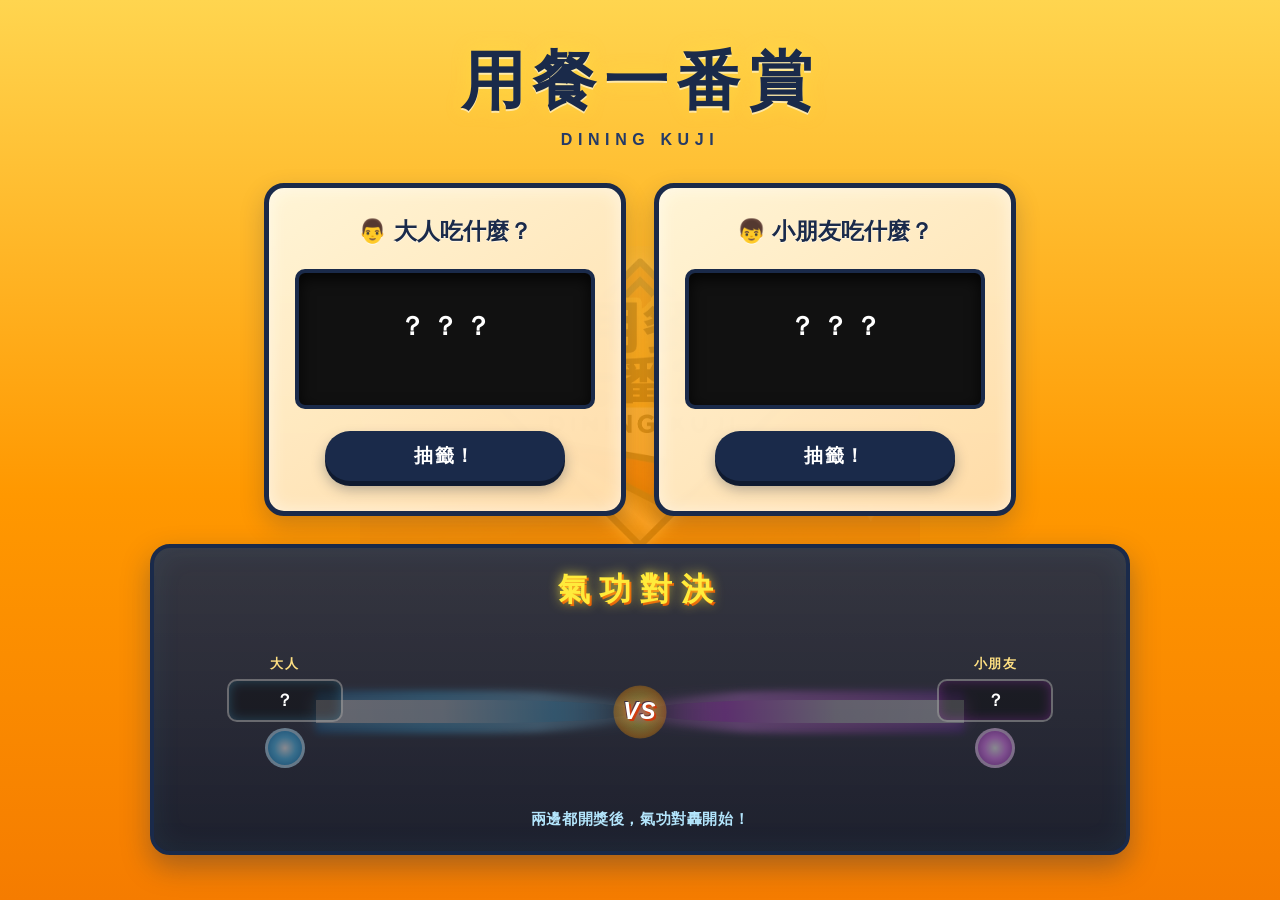
==== commit 854153bd: "更新氣功對決部分" ====
--- a/WhatDoYouWantToEatToday/index.html
+++ b/WhatDoYouWantToEatToday/index.html
@@ -58,16 +58,19 @@
                     <span class="clash-ring clash-ring-2"></span>
                     <span class="clash-burst"></span>
                     <span id="clash-vs" class="clash-vs">VS</span>
-                    <span id="clash-countdown" class="clash-countdown" hidden>5</span>
-                    <div id="winner-reveal" class="winner-reveal" hidden>
+                    <span class="clash-spark clash-spark-1"></span>
+                    <span class="clash-spark clash-spark-2"></span>
+                    <span class="clash-spark clash-spark-3"></span>
+                    <span class="clash-spark clash-spark-4"></span>
+                </div>
+
+                <div id="arena-status-panel" class="arena-status-panel" aria-live="polite">
+                    <p id="arena-countdown" class="arena-countdown"></p>
+                    <div id="arena-winner" class="arena-winner">
                         <span class="winner-badge">★ 開獎 ★</span>
                         <span id="winner-label" class="winner-label"></span>
                         <span id="winner-pick" class="winner-pick"></span>
                     </div>
-                    <span class="clash-spark clash-spark-1"></span>
-                    <span class="clash-spark clash-spark-2"></span>
-                    <span class="clash-spark clash-spark-3"></span>
-                    <span class="clash-spark clash-spark-4"></span>
                 </div>
 
                 <div class="ki-beam ki-beam-right" aria-hidden="true">
--- a/WhatDoYouWantToEatToday/style.css
+++ b/WhatDoYouWantToEatToday/style.css
@@ -100,6 +100,12 @@
     overflow: hidden;
 }
 
+.ki-clash-arena.countdown-active,
+.ki-clash-arena.clash-resolving,
+.ki-clash-arena.battle-ended {
+    overflow: visible;
+}
+
 .arena-title {
     margin: 0 0 16px;
     font-size: clamp(1.5rem, 4.5vw, 2rem);
@@ -249,12 +255,6 @@
     justify-content: center;
 }
 
-.clash-core.prize-reveal {
-    width: min(92vw, 320px);
-    height: auto;
-    min-height: 120px;
-}
-
 .clash-burst {
     position: absolute;
     inset: 8px;
@@ -294,37 +294,63 @@
         -1px -1px 0 #1a2a4a;
 }
 
-.clash-countdown {
-    position: relative;
-    z-index: 4;
-    font-size: 2.4rem;
+.arena-status-panel {
+    position: absolute;
+    top: 50%;
+    left: 50%;
+    z-index: 12;
+    width: min(88vw, 300px);
+    transform: translate(-50%, -50%);
+    pointer-events: none;
+    display: none;
+    align-items: center;
+    justify-content: center;
+    text-align: center;
+}
+
+.arena-status-panel.show-countdown,
+.arena-status-panel.show-winner {
+    display: flex;
+}
+
+.arena-countdown {
+    margin: 0;
+    font-size: clamp(3rem, 12vw, 4.5rem);
     font-weight: 900;
     line-height: 1;
     color: #ffeb3b;
     text-shadow:
-        0 0 16px rgba(255, 235, 59, 0.95),
-        0 0 28px rgba(255, 87, 34, 0.75),
-        2px 2px 0 #bf360c;
-}
-
-.clash-countdown.tick-pop {
+        0 0 20px rgba(255, 235, 59, 0.95),
+        0 0 36px rgba(255, 87, 34, 0.85),
+        3px 3px 0 #bf360c;
+}
+
+.arena-countdown.tick-pop {
     animation: countdownPop 0.45s ease-out;
 }
 
-.winner-reveal {
-    position: relative;
-    z-index: 5;
-    display: flex;
+.arena-winner {
+    display: none;
     flex-direction: column;
     align-items: center;
-    gap: 4px;
-    padding: 8px 10px;
+    gap: 8px;
+    padding: 16px 18px;
+    border-radius: 16px;
+    border: 3px solid rgba(255, 235, 59, 0.85);
+    background: linear-gradient(180deg, rgba(26, 42, 74, 0.96), rgba(15, 26, 48, 0.98));
+    box-shadow:
+        0 0 28px rgba(255, 235, 59, 0.45),
+        0 0 48px rgba(255, 87, 34, 0.35);
     opacity: 0;
-    transform: scale(0.6);
-}
-
-.winner-reveal.visible {
-    animation: winnerReveal 0.85s cubic-bezier(0.2, 0.9, 0.3, 1.2) forwards;
+    transform: scale(0.55);
+}
+
+.arena-status-panel.show-winner .arena-winner {
+    display: flex;
+}
+
+.arena-winner.visible {
+    animation: winnerReveal 0.9s cubic-bezier(0.2, 0.9, 0.3, 1.2) forwards;
 }
 
 .winner-badge {
@@ -482,6 +508,10 @@
     opacity: 0;
 }
 
+.ki-clash-arena.countdown-active .arena-status-panel {
+    filter: drop-shadow(0 0 16px rgba(255, 235, 59, 0.65));
+}
+
 .ki-clash-arena.countdown-active .arena-hint {
     color: #ffeb3b;
     text-shadow: 0 0 10px rgba(255, 235, 59, 0.65);
@@ -556,6 +586,10 @@
     color: #ffeb3b;
     font-size: 1rem;
     text-shadow: 0 0 12px rgba(255, 235, 59, 0.75);
+}
+
+.ki-clash-arena.battle-ended .clash-vs {
+    opacity: 0;
 }
 
 /* 拉霸顯示窗：內凹陰影 */
@@ -827,6 +861,10 @@
         margin: 4px auto;
     }
 
+    .arena-status-panel {
+        width: min(92vw, 280px);
+    }
+
     .fighter-side {
         flex-direction: row;
         justify-content: center;
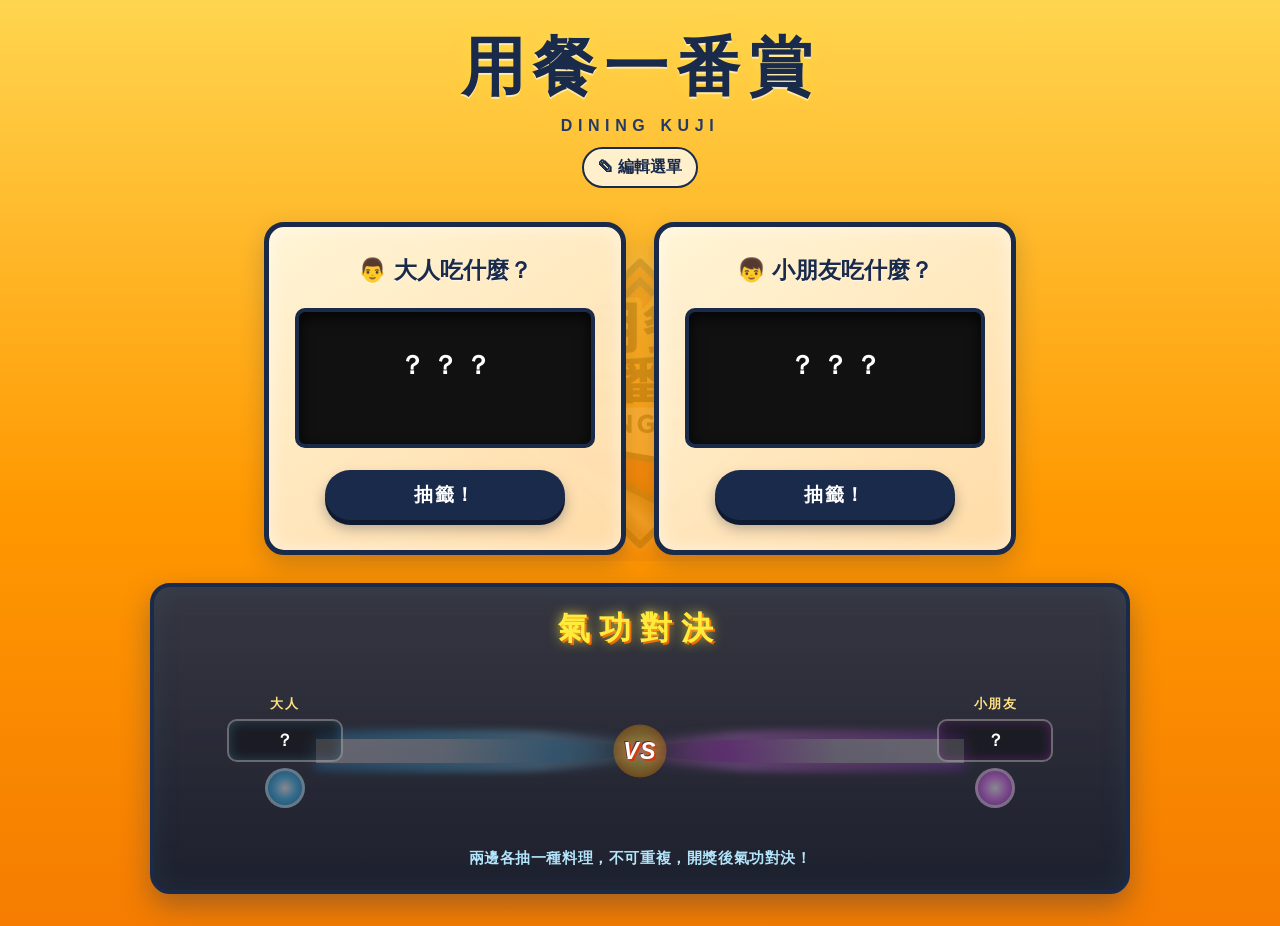
==== commit 8f48586e: "Grok4.6 test fixed" ====
--- a/WhatDoYouWantToEatToday/index.html
+++ b/WhatDoYouWantToEatToday/index.html
@@ -12,6 +12,9 @@
         <header class="brand-header">
             <h1 class="brand-title">用餐一番賞</h1>
             <p class="brand-tagline">DINING KUJI</p>
+            <nav class="page-nav">
+                <a class="nav-link" href="edit.html">✎ 編輯選單</a>
+            </nav>
         </header>
 
         <div class="slot-machine">
@@ -88,6 +91,7 @@
             <p id="arena-hint" class="arena-hint">兩邊都開獎後，氣功對轟開始！</p>
         </section>
     </div>
+    <script src="menu.js"></script>
     <script src="script.js"></script>
 </body>
 </html>
--- a/WhatDoYouWantToEatToday/style.css
+++ b/WhatDoYouWantToEatToday/style.css
@@ -35,6 +35,27 @@
 
 .brand-header {
     margin-bottom: 34px;
+}
+
+.page-nav {
+    margin-top: 10px;
+}
+
+.nav-link {
+    display: inline-block;
+    padding: 8px 14px;
+    border-radius: 999px;
+    border: 2px solid #1a2a4a;
+    background: rgba(255, 255, 255, 0.75);
+    color: #1a2a4a;
+    font-weight: 800;
+    text-decoration: none;
+    transition: transform 0.15s ease, background 0.15s ease;
+}
+
+.nav-link:hover {
+    transform: translateY(-1px);
+    background: #fff;
 }
 
 .brand-title {
